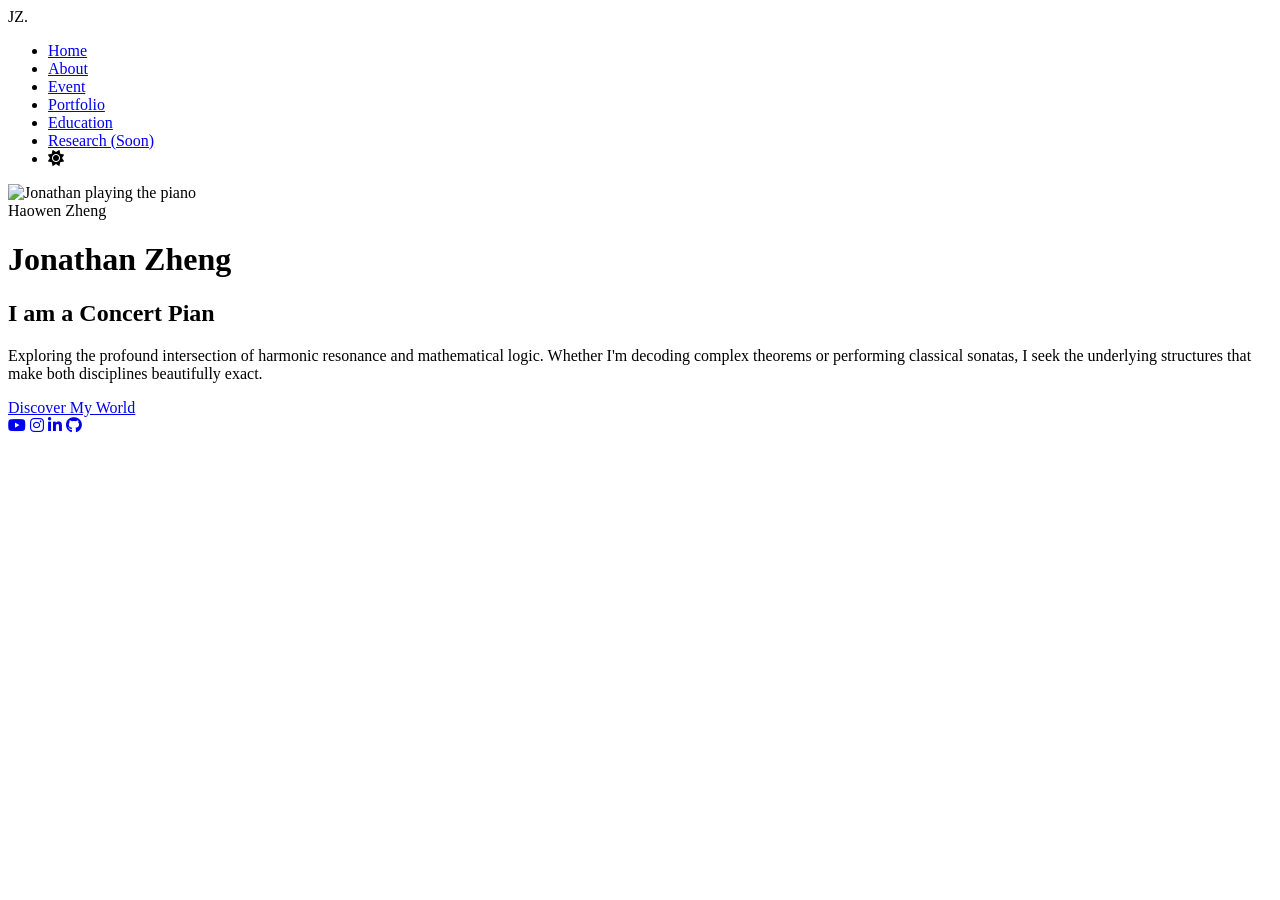
==== index.html @ 1fab8d21 "add about and event" ====
<!DOCTYPE html>
<html lang="en">
<head>
    <meta charset="UTF-8">
    <meta name="viewport" content="width=device-width, initial-scale=1.0">
    <title>Jonathan Zheng | Pianist & Researcher</title>
    <link rel="stylesheet" href="css/style.css">
    <link href="https://fonts.googleapis.com/css2?family=Inter:wght@300;400;600&family=Playfair+Display:ital,wght@0,500;0,700;1,500&display=swap" rel="stylesheet">
    <link rel="stylesheet" href="https://cdnjs.cloudflare.com/ajax/libs/font-awesome/6.4.0/css/all.min.css">
    
    <script>
        (function() {
            const savedTheme = localStorage.getItem('theme');
            if (savedTheme) {
                document.documentElement.setAttribute('data-theme', savedTheme);
            } else {
                const hour = new Date().getHours();
                if (hour >= 6 && hour < 18) { // 早上6点到晚上6点是白天
                    document.documentElement.setAttribute('data-theme', 'light');
                } else {
                    document.documentElement.setAttribute('data-theme', 'dark');
                }
            }
        })();
    </script>
</head>
<body>

    <nav class="navbar">
        <div class="logo">JZ.</div>
        <ul class="nav-links">
            <li><a href="index.html" class="active">Home</a></li>
            <li><a href="about.html">About</a></li>
            <li><a href="event.html">Event</a></li>
            <li><a href="videos.html">Portfolio</a></li>
            <li><a href="education.html">Education</a></li>
            <li><a href="#" class="future-link">Research (Soon)</a></li>
            <li>
                <div class="theme-toggle" id="themeToggle" title="Toggle Theme">
                    <i class="fa-solid fa-moon"></i>
                </div>
            </li>
        </ul>
    </nav>

    <main class="hero-section">
        <div class="hero-image">
            <img src="assets/images/profile.jpeg" alt="Jonathan playing the piano">
            <div class="image-overlay"></div>
        </div>

        <div class="hero-text">
            <span class="eyebrow">Haowen Zheng</span>
            <h1>Jonathan Zheng</h1>
            <h2 class="dynamic-subtitle">I am a <span class="typing-text"></span><span class="cursor">&nbsp;</span></h2>
            <p class="intro-description">
                Exploring the profound intersection of harmonic resonance and mathematical logic. 
                Whether I'm decoding complex theorems or performing classical sonatas, 
                I seek the underlying structures that make both disciplines beautifully exact.
            </p>

            <div class="action-group">
                <a href="about.html" class="cta-button">Discover My World</a>
                <div class="social-links">
                    <a href="#" target="_blank" title="YouTube"><i class="fab fa-youtube"></i></a>
                    <a href="#" target="_blank" title="Instagram"><i class="fab fa-instagram"></i></a>
                    <a href="#" target="_blank" title="LinkedIn"><i class="fab fa-linkedin-in"></i></a>
                    <a href="#" target="_blank" title="GitHub"><i class="fab fa-github"></i></a>
                </div>
            </div>
        </div>
    </main>

    <script>
        // 1. 昼夜模式交互逻辑
        document.addEventListener('DOMContentLoaded', () => {
            const toggleBtn = document.getElementById('themeToggle');
            const icon = toggleBtn.querySelector('i');
            
            function updateIcon() {
                const currentTheme = document.documentElement.getAttribute('data-theme');
                if (currentTheme === 'light') {
                    icon.className = 'fa-solid fa-sun'; // 白天显示太阳
                } else {
                    icon.className = 'fa-solid fa-moon'; // 晚上显示月亮
                }
            }
            updateIcon();

            toggleBtn.addEventListener('click', () => {
                const currentTheme = document.documentElement.getAttribute('data-theme');
                let newTheme = 'dark';
                if (currentTheme === 'dark' || !currentTheme) {
                    newTheme = 'light';
                }
                document.documentElement.setAttribute('data-theme', newTheme);
                localStorage.setItem('theme', newTheme); // 记住用户的强行手动修改
                updateIcon();
            });
        });

        // 2. 打字机效果
        const words = ["Concert Pianist.", "Math Researcher.", "Creative Coder."];
        let i = 0; let timer;
        function typingEffect() {
            let word = words[i].split("");
            var loopTyping = function() {
                if (word.length > 0) { document.querySelector('.typing-text').innerHTML += word.shift(); } 
                else { setTimeout(deletingEffect, 2000); return false; }
                timer = setTimeout(loopTyping, 100);
            };
            loopTyping();
        }
        function deletingEffect() {
            let word = words[i].split("");
            var loopDeleting = function() {
                if (word.length > 0) { word.pop(); document.querySelector('.typing-text').innerHTML = word.join(""); } 
                else { if (words.length > (i + 1)) { i++; } else { i = 0; } typingEffect(); return false; }
                timer = setTimeout(loopDeleting, 50);
            };
            loopDeleting();
        }
        typingEffect();
    </script>
</body>
</html>
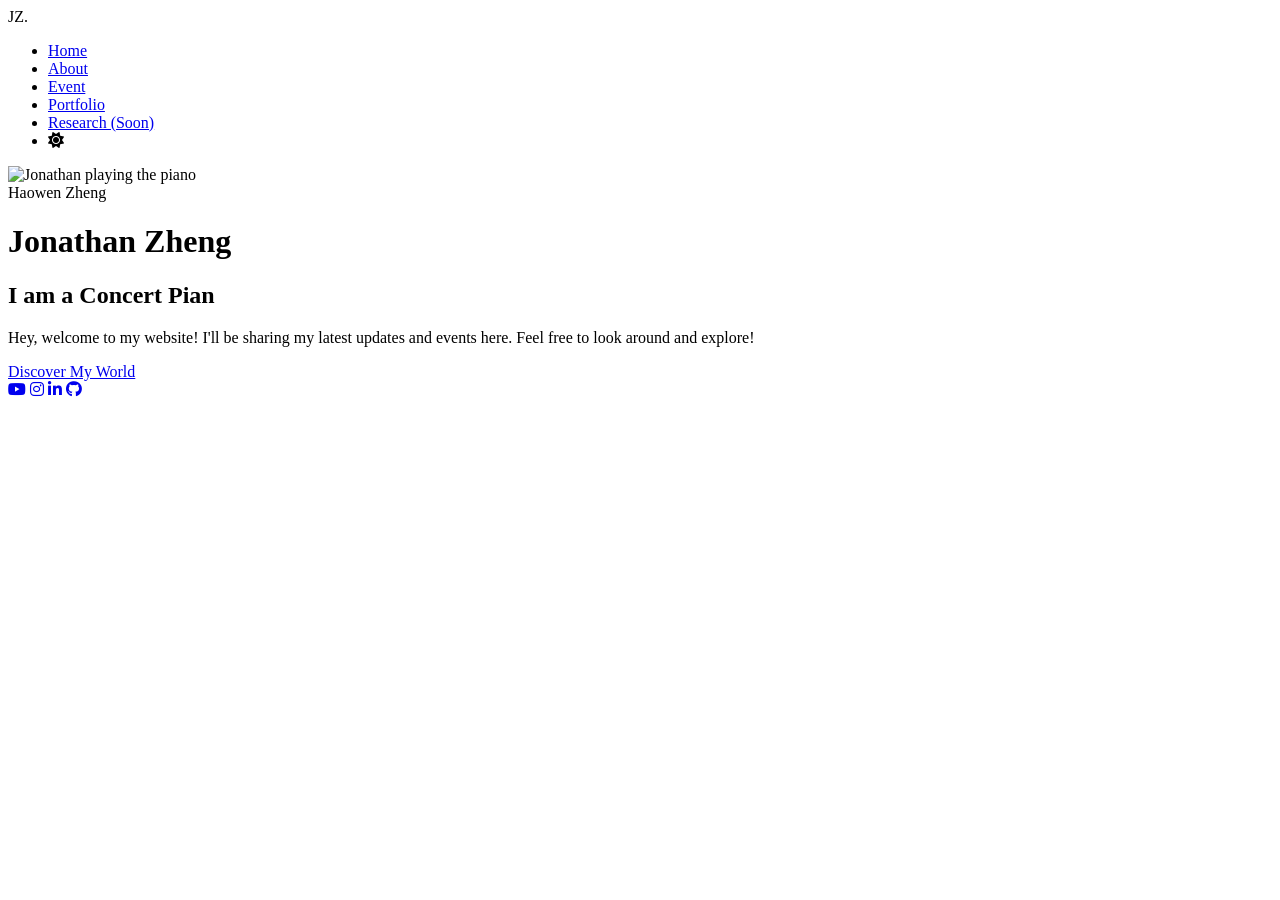
==== commit e6c096b5: "update the information and texts" ====
--- a/index.html
+++ b/index.html
@@ -15,7 +15,7 @@
                 document.documentElement.setAttribute('data-theme', savedTheme);
             } else {
                 const hour = new Date().getHours();
-                if (hour >= 6 && hour < 18) { // 早上6点到晚上6点是白天
+                if (hour >= 6 && hour < 18) {
                     document.documentElement.setAttribute('data-theme', 'light');
                 } else {
                     document.documentElement.setAttribute('data-theme', 'dark');
@@ -33,7 +33,6 @@
             <li><a href="about.html">About</a></li>
             <li><a href="event.html">Event</a></li>
             <li><a href="videos.html">Portfolio</a></li>
-            <li><a href="education.html">Education</a></li>
             <li><a href="#" class="future-link">Research (Soon)</a></li>
             <li>
                 <div class="theme-toggle" id="themeToggle" title="Toggle Theme">
@@ -54,18 +53,16 @@
             <h1>Jonathan Zheng</h1>
             <h2 class="dynamic-subtitle">I am a <span class="typing-text"></span><span class="cursor">&nbsp;</span></h2>
             <p class="intro-description">
-                Exploring the profound intersection of harmonic resonance and mathematical logic. 
-                Whether I'm decoding complex theorems or performing classical sonatas, 
-                I seek the underlying structures that make both disciplines beautifully exact.
+                Hey, welcome to my website! I'll be sharing my latest updates and events here. Feel free to look around and explore!
             </p>
 
             <div class="action-group">
                 <a href="about.html" class="cta-button">Discover My World</a>
                 <div class="social-links">
-                    <a href="#" target="_blank" title="YouTube"><i class="fab fa-youtube"></i></a>
-                    <a href="#" target="_blank" title="Instagram"><i class="fab fa-instagram"></i></a>
-                    <a href="#" target="_blank" title="LinkedIn"><i class="fab fa-linkedin-in"></i></a>
-                    <a href="#" target="_blank" title="GitHub"><i class="fab fa-github"></i></a>
+                    <a href="https://www.youtube.com/@Jonathan_zhw" target="_blank" title="YouTube"><i class="fab fa-youtube"></i></a>
+                    <a href="https://www.instagram.com/scalar_zhw?igsh=MWM0amw1bXNoaHdoeA%3D%3D&utm_source=qr" target="_blank" title="Instagram"><i class="fab fa-instagram"></i></a>
+                    <a href="https://www.linkedin.com/in/haowen-zheng/" target="_blank" title="LinkedIn"><i class="fab fa-linkedin-in"></i></a>
+                    <a href="https://github.com/JonathanHaowenZheng" target="_blank" title="GitHub"><i class="fab fa-github"></i></a>
                 </div>
             </div>
         </div>
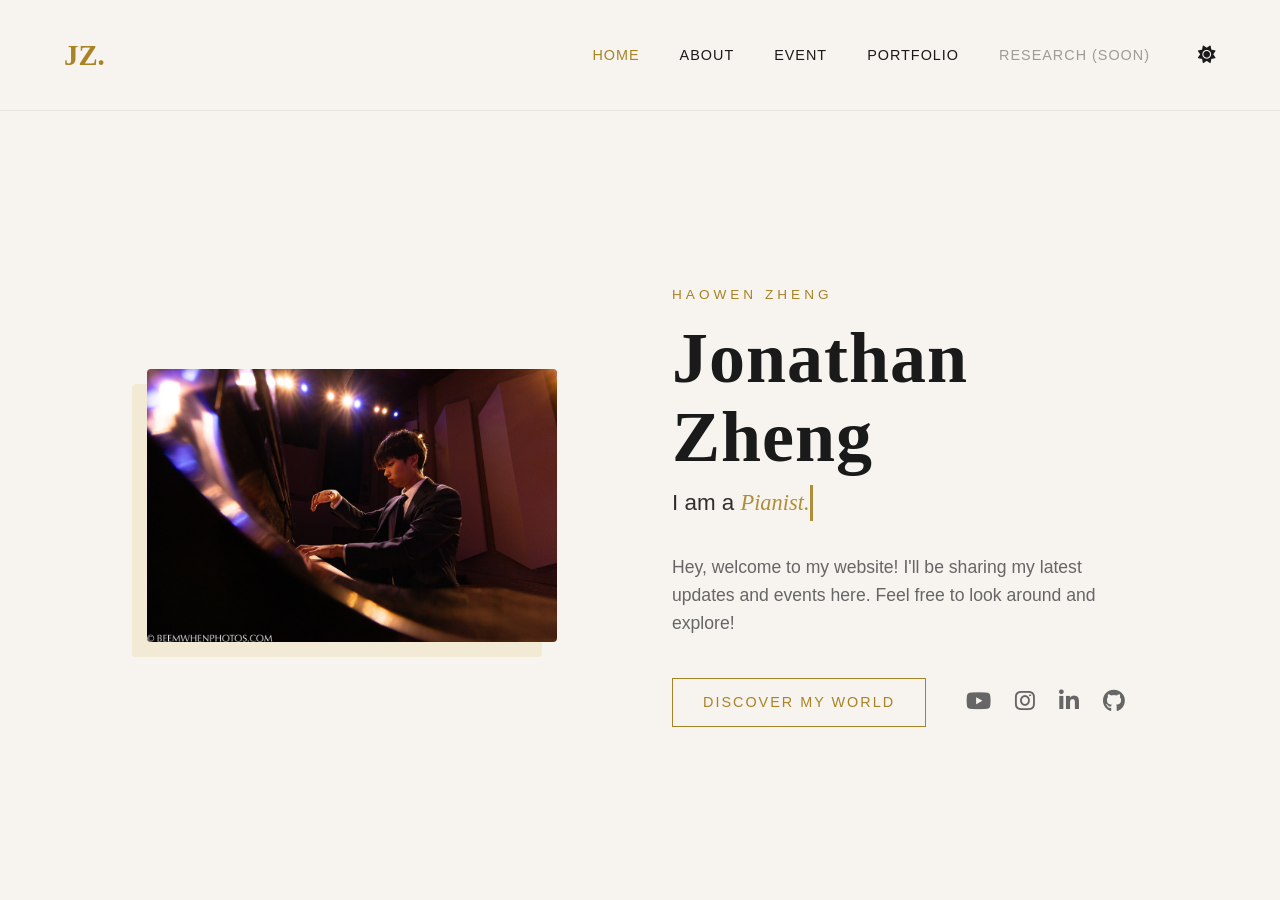
==== commit 441cc684: "fixed some of the issues from dr mei" ====
--- a/index.html
+++ b/index.html
@@ -97,7 +97,7 @@
         });
 
         // 2. 打字机效果
-        const words = ["Concert Pianist.", "Math Researcher.", "Creative Coder."];
+        const words = ["Pianist.", "Math Student.", "Creative Coder."];
         let i = 0; let timer;
         function typingEffect() {
             let word = words[i].split("");
--- a/css/style.css
+++ b/css/style.css
@@ -0,0 +1,872 @@
+/* =================================================== */
+/* ====== 1. 基础设置与双模颜色变量（网站的灵魂） ====== */
+/* =================================================== */
+:root {
+    /* 【默认暗黑模式】—— 音乐厅之夜 / 演奏沉浸 / 深夜代码 */
+    --bg-color: #111111;        
+    --text-main: #f0f0f0;       
+    --text-muted: #a0a0a0;
+    --card-bg: rgba(255, 255, 255, 0.02);
+    --card-border: rgba(255, 255, 255, 0.05);
+    --nav-border: rgba(255, 255, 255, 0.05);
+    --gold-accent: #D4AF37;     /* 闪耀的纯正香槟金 */
+    
+    --font-serif: 'Playfair Display', serif; 
+    --font-sans: 'Inter', sans-serif;        
+    transition: background-color 0.5s ease, color 0.5s ease, border-color 0.5s ease; /* 让黑白切换像呼吸一样平滑 */
+}
+
+[data-theme="light"] {
+    /* 【日间模式】—— 古典乐谱纸张 / LaTeX数学论文 / 白天理性思维 */
+    --bg-color: #F7F4EF;        /* 带有微暖纸张肌理的“乐谱高级白” */
+    --text-main: #1A1A1A;       /* 柔和不刺眼的“印刷深炭黑” */
+    --text-muted: #666666;      /* 辅助灰色 */
+    --card-bg: rgba(0, 0, 0, 0.015);
+    --card-border: rgba(0, 0, 0, 0.06);
+    --nav-border: rgba(0, 0, 0, 0.06);
+    --gold-accent: #A88326;     /* 降低亮度的“烤漆古铜金”，确保在白底上高级且清晰 */
+}
+
+* {
+    margin: 0;
+    padding: 0;
+    box-sizing: border-box;
+}
+
+body {
+    background-color: var(--bg-color);
+    color: var(--text-main);
+    font-family: var(--font-sans);
+    line-height: 1.6;
+    min-height: 100vh;
+    display: flex;
+    flex-direction: column;
+}
+
+/* =================================================== */
+/* ====== 2. 全局导航栏栏（含全新的手动切换按钮） ====== */
+/* =================================================== */
+.navbar {
+    display: flex;
+    justify-content: space-between;
+    align-items: center;
+    padding: 2rem 5%;
+    border-bottom: 1px solid var(--nav-border); 
+}
+
+.logo {
+    font-family: var(--font-serif);
+    font-size: 1.8rem;
+    font-weight: 700;
+    color: var(--gold-accent);
+}
+
+.nav-links {
+    list-style: none;
+    display: flex;
+    gap: 2.5rem;
+    align-items: center;
+}
+
+.nav-links a {
+    text-decoration: none;
+    color: var(--text-main);
+    font-size: 0.9rem;
+    text-transform: uppercase;
+    letter-spacing: 1px;
+    transition: color 0.3s ease;
+}
+
+.nav-links a:hover, .nav-links a.active {
+    color: var(--gold-accent);
+}
+
+.future-link {
+    opacity: 0.4;
+    cursor: not-allowed;
+}
+
+/* 昼夜手动切换图标样式 */
+.theme-toggle {
+    cursor: pointer;
+    font-size: 1.1rem;
+    color: var(--text-main);
+    transition: color 0.3s ease, transform 0.3s ease;
+    display: flex;
+    align-items: center;
+    padding-left: 0.5rem;
+}
+
+.theme-toggle:hover {
+    color: var(--gold-accent);
+    transform: scale(1.15) rotate(15deg);
+}
+
+/* =================================================== */
+/* ====== 3. 主页 (INDEX.HTML) 专属样式                ====== */
+/* =================================================== */
+.hero-section {
+    display: flex;
+    flex: 1;
+    align-items: center;
+    padding: 0 5%;
+}
+
+.hero-image {
+    flex: 1;
+    position: relative;
+    padding: 2rem;
+    display: flex;
+    justify-content: center;
+}
+
+.hero-image img {
+    max-width: 80%;
+    border-radius: 4px; 
+    box-shadow: -15px 15px 0px 0px rgba(212, 175, 55, 0.15); 
+    object-fit: cover;
+}
+
+.hero-text {
+    flex: 1;
+    padding: 2rem;
+}
+
+.eyebrow {
+    display: block;
+    font-family: var(--font-sans);
+    font-size: 0.85rem;
+    letter-spacing: 4px;
+    color: var(--gold-accent);
+    text-transform: uppercase;
+    margin-bottom: 0.8rem;
+}
+
+.hero-text h1 {
+    font-family: var(--font-serif);
+    font-size: 4.5rem;
+    line-height: 1.1;
+    margin-bottom: 0.5rem;
+    font-weight: 700;
+    letter-spacing: 1px;
+}
+
+.dynamic-subtitle {
+    font-family: var(--font-sans);
+    font-size: 1.4rem;
+    font-weight: 300;
+    margin-bottom: 2rem;
+    color: var(--text-main);
+    opacity: 0.9;
+}
+
+.typing-text {
+    color: var(--gold-accent);
+    font-family: var(--font-serif); 
+    font-style: italic;
+}
+
+.cursor {
+    animation: blink 1s infinite;
+    background-color: var(--gold-accent);
+    display: inline-block;
+    width: 3px;
+}
+
+@keyframes blink {
+    0%, 100% { opacity: 1; }
+    50% { opacity: 0; }
+}
+
+.intro-description {
+    font-size: 1.1rem;
+    color: var(--text-muted);
+    max-width: 85%;
+    margin-bottom: 2.5rem;
+}
+
+.action-group {
+    display: flex;
+    align-items: center;
+    gap: 2.5rem;
+}
+
+.cta-button {
+    display: inline-block;
+    padding: 12px 30px;
+    border: 1px solid var(--gold-accent);
+    color: var(--gold-accent);
+    text-decoration: none;
+    font-size: 0.9rem;
+    text-transform: uppercase;
+    letter-spacing: 2px;
+    transition: all 0.3s ease;
+    background: transparent;
+}
+
+.cta-button:hover {
+    background-color: var(--gold-accent);
+    color: var(--bg-color);
+}
+
+.social-links {
+    display: flex;
+    gap: 1.5rem;
+}
+
+.social-links a {
+    color: var(--text-muted);
+    font-size: 1.4rem;
+    transition: all 0.3s ease;
+}
+
+.social-links a:hover {
+    color: var(--gold-accent);
+    transform: translateY(-3px);
+}
+
+/* =================================================== */
+/* ====== 4. 学历页 (EDUCATION.HTML) 专属样式          ====== */
+/* =================================================== */
+.education-section {
+    padding: 3rem 5% 5rem;
+    display: flex;
+    flex-direction: column;
+    align-items: center;
+}
+
+.section-header {
+    text-align: center;
+    margin-bottom: 3rem;
+}
+
+.section-header h2 {
+    font-family: var(--font-serif);
+    font-size: 2.5rem;
+    color: var(--text-main);
+    font-weight: 500;
+}
+
+.dual-cards-container {
+    display: flex;
+    gap: 3rem;
+    width: 100%;
+    max-width: 1200px;
+}
+
+.edu-card {
+    flex: 1;
+    background: var(--card-bg); 
+    border: 1px solid var(--card-border); 
+    border-radius: 8px;
+    padding: 3rem 2.5rem;
+    transition: transform 0.3s ease, box-shadow 0.3s ease, border-color 0.3s ease, background-color 0.5s ease;
+}
+
+.edu-card:hover {
+    transform: translateY(-5px);
+    border-color: var(--gold-accent);
+    box-shadow: 0 10px 30px rgba(0, 0, 0, 0.15);
+}
+
+.card-icon {
+    font-size: 2rem;
+    color: var(--gold-accent);
+    margin-bottom: 1rem;
+    opacity: 0.8;
+}
+
+.card-title {
+    font-family: var(--font-serif);
+    font-size: 1.8rem;
+    color: var(--gold-accent);
+    margin-bottom: 2rem;
+    padding-bottom: 1rem;
+    border-bottom: 1px solid var(--card-border); 
+}
+
+.edu-block {
+    margin-bottom: 2rem;
+}
+
+.edu-block:last-child {
+    margin-bottom: 0;
+}
+
+.edu-block h4 {
+    font-size: 1.2rem;
+    font-weight: 600;
+    margin-bottom: 0.3rem;
+}
+
+.degree, .minor, .mentorship {
+    font-size: 1rem;
+    color: var(--text-main);
+    margin-bottom: 0.2rem;
+}
+
+.duration, .award-date {
+    font-size: 0.85rem;
+    color: var(--text-muted);
+    font-style: italic;
+    margin-bottom: 0.5rem;
+}
+
+.sub-heading {
+    font-size: 0.85rem;
+    text-transform: uppercase;
+    letter-spacing: 2px;
+    color: var(--gold-accent);
+    margin-bottom: 0.5rem;
+    opacity: 0.9;
+}
+
+.details {
+    font-size: 0.95rem;
+    color: var(--text-muted);
+    line-height: 1.5;
+}
+
+.awards-list {
+    list-style: none;
+    padding-left: 0;
+}
+
+.awards-list li {
+    font-size: 0.95rem;
+    color: var(--text-main);
+    margin-bottom: 0.5rem;
+    padding-left: 1.2rem;
+    position: relative;
+}
+
+.awards-list li::before {
+    content: "✦"; 
+    position: absolute;
+    left: 0;
+    color: var(--gold-accent);
+    font-size: 0.8rem;
+}
+
+.ext-link {
+    color: inherit;
+    text-decoration: none;
+    transition: color 0.3s ease;
+}
+
+.ext-link:hover {
+    color: var(--gold-accent);
+}
+
+.tiny-icon {
+    font-size: 0.7rem;
+    opacity: 0;
+    transform: translateX(-5px) translateY(5px);
+    transition: all 0.3s ease;
+}
+
+.ext-link:hover .tiny-icon {
+    opacity: 1;
+    transform: translateX(2px) translateY(-2px);
+}
+
+/* ========================================= */
+/* ====== ABOUT 页面专属样式           ====== */
+/* ========================================= */
+
+.about-section {
+    padding: 4rem 5% 6rem;
+    max-width: 1200px;
+    margin: 0 auto;
+    width: 100%;
+}
+
+.about-header {
+    text-align: center;
+    margin-bottom: 5rem;
+}
+
+.about-header h2 {
+    font-family: var(--font-serif);
+    font-size: 3rem;
+    color: var(--text-main);
+    letter-spacing: 1px;
+}
+
+/* 杂志双栏排版 */
+.bio-container {
+    display: grid;
+    grid-template-columns: 1fr 1.5fr; /* 左侧照片稍窄，右侧文字稍宽 */
+    gap: 5rem;
+    align-items: start; /* 确保左右顶部对齐 */
+}
+
+/* 让照片在向下滚动时悬停 (Sticky) */
+.bio-image-col {
+    position: sticky;
+    top: 120px; 
+}
+
+.bio-portrait {
+    width: 100%;
+    border-radius: 4px;
+    filter: grayscale(20%); /* 稍微降低一点饱和度，更有高级感 */
+    transition: filter 0.5s ease;
+}
+
+.bio-portrait:hover {
+    filter: grayscale(0%);
+}
+
+.bio-text-col p {
+    font-size: 1.05rem;
+    line-height: 1.8;
+    color: var(--text-muted);
+    margin-bottom: 1.8rem;
+    text-align: justify; /* 两端对齐，像书本排版一样严谨 */
+}
+
+/* 第一段首字母下沉效果 (Drop Cap) */
+.bio-text-col p:first-of-type::first-letter {
+    float: left;
+    font-family: var(--font-serif);
+    font-size: 4.5rem;
+    line-height: 0.8;
+    color: var(--gold-accent);
+    padding-right: 12px;
+    padding-top: 8px;
+    font-weight: 700;
+}
+
+/* 优雅的分割线 */
+.elegant-divider {
+    border: 0;
+    height: 1px;
+    background: var(--nav-border);
+    margin: 5rem 0;
+}
+
+/* 底部履历与下载区域 */
+.creds-container {
+    display: grid;
+    grid-template-columns: 1.5fr 1fr;
+    gap: 4rem;
+}
+
+.creds-title {
+    font-family: var(--font-serif);
+    font-size: 1.5rem;
+    color: var(--gold-accent);
+    margin-bottom: 2rem;
+    padding-bottom: 1rem;
+    border-bottom: 1px solid var(--nav-border);
+}
+
+/* 极简编年史样式 */
+.timeline-item {
+    display: flex;
+    gap: 2rem;
+    margin-bottom: 2rem;
+}
+
+.timeline-year {
+    font-family: var(--font-sans);
+    font-size: 0.9rem;
+    color: var(--gold-accent);
+    min-width: 100px;
+    font-weight: 600;
+}
+
+.timeline-content h4 {
+    font-size: 1.1rem;
+    color: var(--text-main);
+    margin-bottom: 0.3rem;
+}
+
+.timeline-content p {
+    font-size: 0.95rem;
+    color: var(--text-muted);
+}
+
+.timeline-sub {
+    font-size: 0.85rem !important;
+    font-style: italic;
+    margin-top: 0.3rem;
+    opacity: 0.8;
+}
+
+/* CV 下载区 */
+.cv-col {
+    display: flex;
+    flex-direction: column;
+}
+
+.cv-desc {
+    font-size: 0.95rem;
+    color: var(--text-muted);
+    line-height: 1.6;
+    margin-bottom: 2rem;
+}
+
+.cv-download {
+    align-self: flex-start;
+    display: flex;
+    align-items: center;
+    gap: 10px;
+}
+
+/* 响应式：屏幕变小后变为单列 */
+@media (max-width: 968px) {
+    .bio-container, .creds-container {
+        grid-template-columns: 1fr;
+        gap: 3rem;
+    }
+    .bio-image-col {
+        position: relative;
+        top: 0;
+    }
+    .timeline-item {
+        flex-direction: column;
+        gap: 0.5rem;
+    }
+}
+
+/* ========================================= */
+/* ====== EVENTS 页面专属样式          ====== */
+/* ========================================= */
+
+.events-section {
+    padding: 3rem 5% 6rem;
+    max-width: 1000px; /* 列表不用太宽，显得紧凑高级 */
+    margin: 0 auto;
+    width: 100%;
+}
+
+/* 筛选器 (Filter Bar) */
+.filter-bar {
+    display: flex;
+    justify-content: center;
+    gap: 1.5rem;
+    margin-bottom: 4rem;
+}
+
+.filter-btn {
+    background: transparent;
+    border: 1px solid var(--nav-border);
+    color: var(--text-muted);
+    padding: 0.5rem 1.5rem;
+    border-radius: 30px;
+    font-size: 0.9rem;
+    cursor: pointer;
+    transition: all 0.3s ease;
+    font-family: var(--font-sans);
+}
+
+.filter-btn i {
+    margin-right: 5px;
+}
+
+.filter-btn:hover {
+    border-color: var(--gold-accent);
+    color: var(--text-main);
+}
+
+.filter-btn.active {
+    background: var(--gold-accent);
+    color: #111; /* 保证在金底上文字清晰 */
+    border-color: var(--gold-accent);
+    font-weight: 600;
+}
+
+/* 时间轴区域划分 */
+.events-group {
+    margin-bottom: 3rem;
+}
+
+.group-title {
+    font-family: var(--font-serif);
+    font-size: 1.8rem;
+    color: var(--text-main);
+    margin-bottom: 2rem;
+    padding-left: 1rem;
+    border-left: 3px solid var(--gold-accent);
+}
+
+/* 门票式行列表 (Event Row) */
+.event-row {
+    display: flex;
+    align-items: center;
+    padding: 2rem 0;
+    border-bottom: 1px solid var(--nav-border);
+    transition: transform 0.3s ease, background-color 0.3s ease;
+}
+
+.event-row:hover {
+    background-color: var(--card-bg);
+    transform: translateX(10px); /* 鼠标放上去整个列表往右滑动一点，极具互动感 */
+    border-radius: 8px;
+    padding-left: 1rem;
+    padding-right: 1rem;
+}
+
+/* 左侧：巨型日期 */
+.event-date {
+    display: flex;
+    flex-direction: column;
+    align-items: center;
+    justify-content: center;
+    min-width: 90px;
+    padding-right: 2rem;
+    border-right: 1px solid var(--nav-border);
+    margin-right: 2rem;
+}
+
+.event-date .month {
+    font-size: 0.9rem;
+    letter-spacing: 2px;
+    color: var(--gold-accent);
+    text-transform: uppercase;
+}
+
+.event-date .day {
+    font-size: 2.5rem;
+    font-weight: 600;
+    line-height: 1.1;
+    color: var(--text-main);
+    font-family: var(--font-serif);
+}
+
+.event-date .year {
+    font-size: 0.8rem;
+    color: var(--text-muted);
+}
+
+/* 中间：活动信息 */
+.event-info {
+    flex-grow: 1; /* 占据中间所有剩余空间 */
+}
+
+.event-tag {
+    font-size: 0.75rem;
+    text-transform: uppercase;
+    letter-spacing: 1px;
+    margin-bottom: 0.5rem;
+    display: inline-block;
+    font-weight: 600;
+}
+
+.event-tag.music-tag {
+    color: var(--gold-accent);
+}
+
+.event-tag.academic-tag {
+    color: #8892b0; /* 给学术一个低调的冷色调，与音乐的暖金区分 */
+}
+
+.event-title {
+    font-size: 1.4rem;
+    color: var(--text-main);
+    margin-bottom: 0.4rem;
+    font-family: var(--font-sans);
+}
+
+.event-location {
+    font-size: 0.95rem;
+    color: var(--text-muted);
+}
+
+/* 右侧：操作按钮 */
+.event-action {
+    min-width: 120px;
+    text-align: right;
+}
+
+.cta-button.outline {
+    background: transparent;
+    border: 1px solid var(--gold-accent);
+    color: var(--gold-accent);
+    padding: 0.6rem 1.5rem;
+    font-size: 0.9rem;
+}
+
+.cta-button.outline:hover {
+    background: var(--gold-accent);
+    color: #111;
+}
+
+/* 响应式：手机端排版 */
+@media (max-width: 768px) {
+    .event-row {
+        flex-direction: column;
+        align-items: flex-start;
+        gap: 1.5rem;
+    }
+    .event-date {
+        border-right: none;
+        border-bottom: 1px solid var(--nav-border);
+        padding-right: 0;
+        padding-bottom: 1rem;
+        width: 100%;
+        align-items: flex-start;
+    }
+    .event-action {
+        width: 100%;
+        text-align: left;
+    }
+}
+
+/* ========================================= */
+/* ====== PORTFOLIO (纯净版) 页面专属样式 ====== */
+/* ========================================= */
+
+.performance-section {
+    padding: 3rem 5% 6rem;
+    display: flex;
+    flex-direction: column;
+    align-items: center;
+    width: 100%;
+}
+
+.performance-grid {
+    display: grid;
+    grid-template-columns: repeat(2, 1fr);
+    gap: 4rem 3rem; /* 上下间距大一点，左右间距稍微紧凑点 */
+    width: 100%;
+    max-width: 1200px;
+    margin-top: 2rem;
+}
+
+.video-card {
+    background: transparent;
+    border: none;
+    display: flex;
+    flex-direction: column;
+}
+
+.video-wrapper {
+    position: relative;
+    width: 100%;
+    aspect-ratio: 16 / 9;
+    background: #000;
+    border-radius: 6px;
+    overflow: hidden;
+    box-shadow: 0 10px 30px rgba(0,0,0,0.2);
+    transition: transform 0.3s ease;
+}
+
+.video-wrapper:hover {
+    transform: translateY(-5px); /* 悬停时视频轻微上浮 */
+}
+
+.video-wrapper iframe {
+    position: absolute;
+    top: 0;
+    left: 0;
+    width: 100%;
+    height: 100%;
+}
+
+.card-video-info {
+    padding: 1.5rem 0 0.5rem 0;
+}
+
+.piece-title-sm {
+    font-family: var(--font-serif);
+    font-size: 1.4rem;
+    margin-bottom: 0.5rem;
+    color: var(--text-main);
+    line-height: 1.3;
+}
+
+.performance-meta {
+    font-size: 0.9rem;
+    color: var(--text-muted);
+}
+
+.performance-meta i {
+    margin-right: 8px;
+    color: var(--gold-accent);
+}
+
+/* 响应式：屏幕较小时变成单列排版 */
+@media (max-width: 968px) {
+    .performance-grid {
+        grid-template-columns: 1fr;
+        gap: 3rem;
+    }
+}
+
+/* ========================================= */
+/* ====== 📱 手机端终极适配 (Responsive) ====== */
+/* ========================================= */
+
+/* 当屏幕宽度小于 768px (通常是手机和平板竖屏) 时，自动触发以下规则 */
+@media (max-width: 768px) {
+    
+    /* 1. 导航栏重构：从左右两端对齐，变成居中折行 */
+    .navbar {
+        flex-direction: column;
+        padding: 1rem 5%;
+        gap: 1rem;
+    }
+    
+    .nav-links {
+        flex-wrap: wrap;
+        justify-content: center;
+        gap: 1.2rem;
+        font-size: 0.9rem;
+    }
+
+    /* 2. 首页 (Home) 字体自适应缩放，防止文字超出屏幕 */
+    .hero-title {
+        font-size: 2.8rem; /* 缩小巨型标题 */
+        line-height: 1.2;
+    }
+    
+    .hero-subtitle {
+        font-size: 1.1rem;
+    }
+
+    /* 3. About 页面：左右双列强制变成上下单列 */
+    .about-content, 
+    .about-container {
+        flex-direction: column; /* 让图片和文字上下排列 */
+        gap: 2rem;
+    }
+
+    .about-image {
+        width: 100%;
+        max-width: 100%;
+        margin-bottom: 1.5rem;
+    }
+
+    .about-text {
+        padding-left: 0;
+        border-left: none;
+    }
+
+    /* 4. 全局留白调整：缩小手机端的边距，给内容留出更多空间 */
+    section, main {
+        padding: 2.5rem 5% 4rem;
+    }
+
+    /* 5. 确保所有图片、iframe 视频不会撑爆屏幕 */
+    img, iframe {
+        max-width: 100%;
+    }
+}
+
+/* ========================================= */
+/* ====== 🎓 导师/教授专属链接样式 ====== */
+/* ========================================= */
+.prof-link {
+    color: #c5a880 !important; /* 默认是高雅的香槟金 */
+    font-weight: 500;          /* 稍微加粗，突出对导师的尊敬 */
+    transition: color 0.2s ease, border-color 0.2s ease;
+}
+
+/* 鼠标悬浮时的效果 */
+.prof-link:hover {
+    color: #e5c398 !important; /* 悬浮时变成更亮的金色 */
+    border-bottom: 1px solid #e5c398 !important; /* 底部优雅的下划线跟着变亮 */
+}
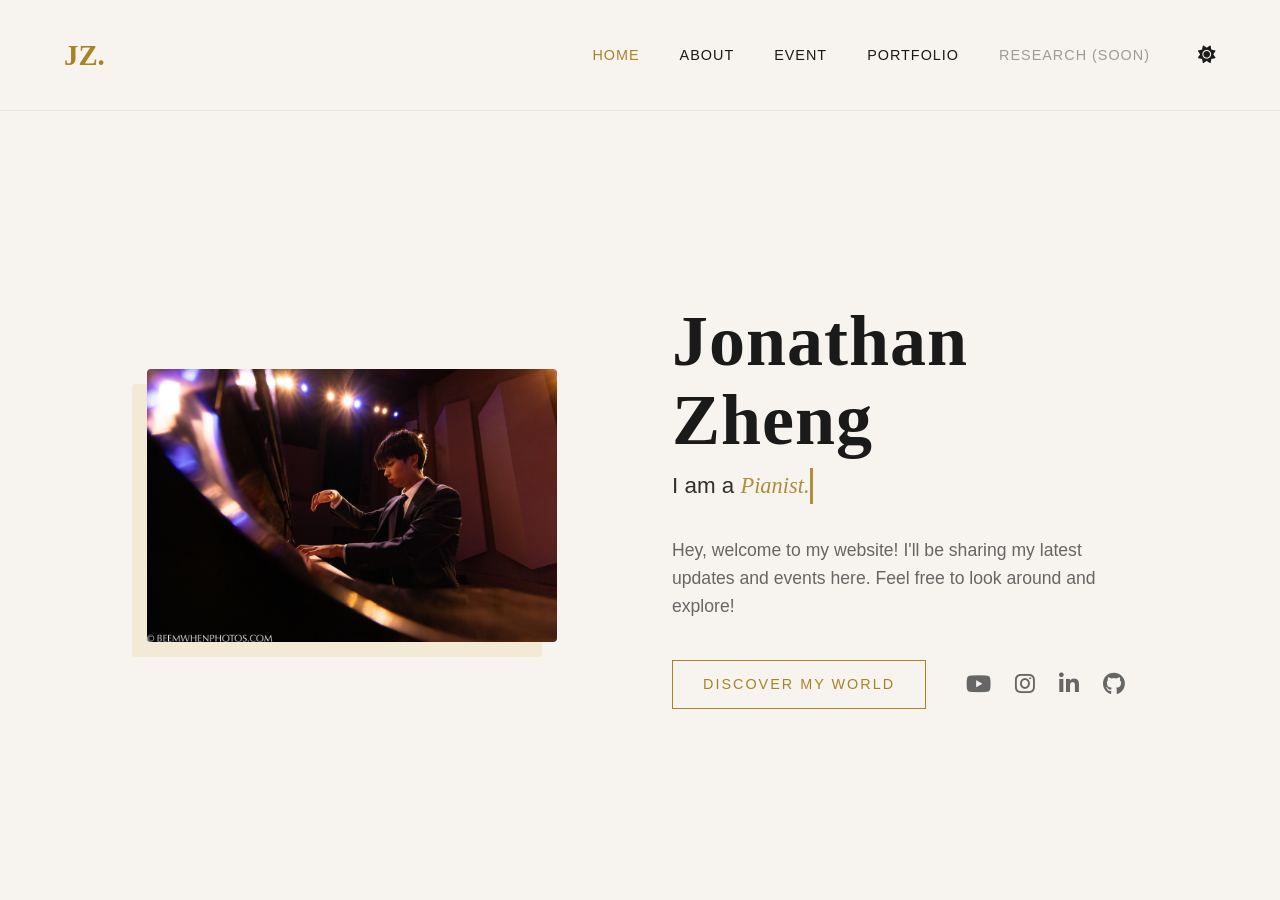
==== commit b20ed871: "fixed some low level mistakes" ====
--- a/index.html
+++ b/index.html
@@ -49,7 +49,7 @@
         </div>
 
         <div class="hero-text">
-            <span class="eyebrow">Haowen Zheng</span>
+            <!-- <span class="eyebrow">Haowen Zheng</span> -->
             <h1>Jonathan Zheng</h1>
             <h2 class="dynamic-subtitle">I am a <span class="typing-text"></span><span class="cursor">&nbsp;</span></h2>
             <p class="intro-description">
